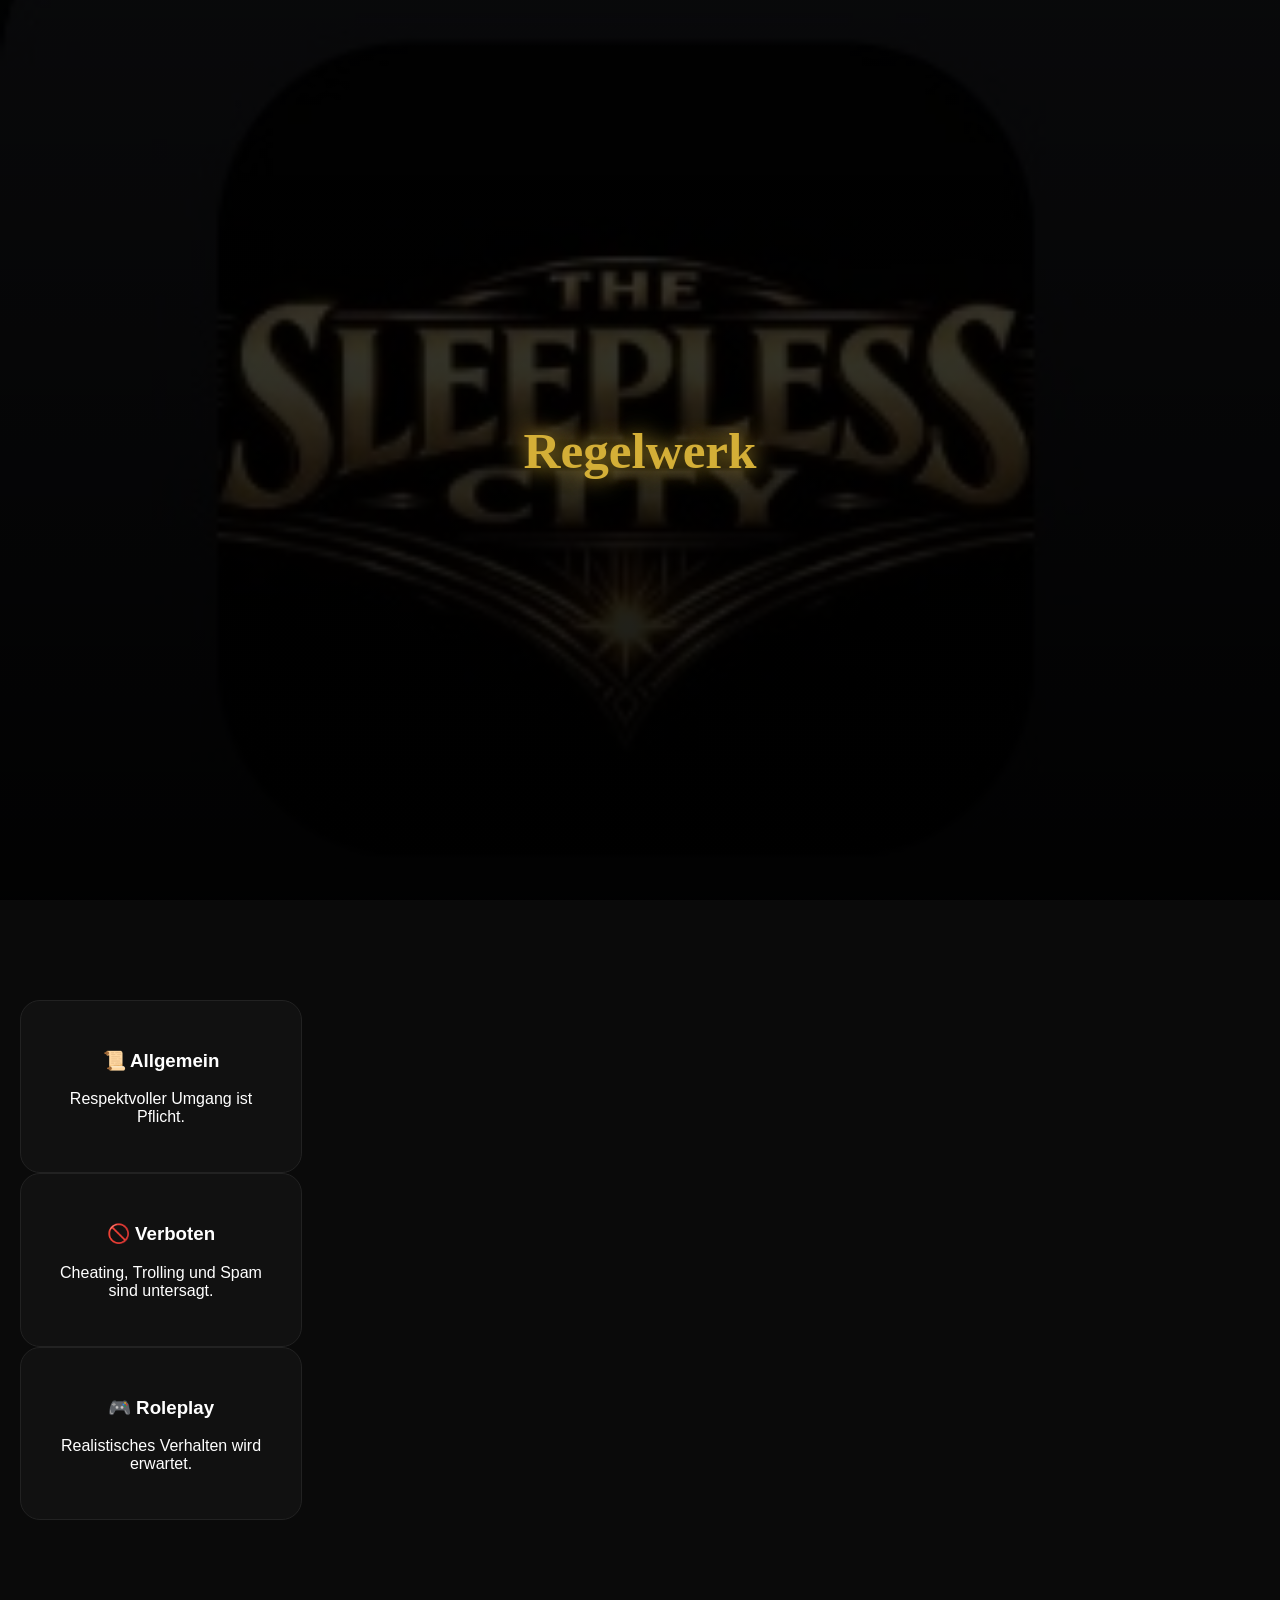
==== rules.html @ e7bba3c5 "Create rules.html" ====
<!DOCTYPE html>
<html lang="de">
<head>
<meta charset="UTF-8">
<meta name="viewport" content="width=device-width, initial-scale=1.0">

<title>Regeln - Sleepless City</title>
<link rel="stylesheet" href="style.css">
</head>

<body>

<header class="hero small">
    <h1>Regelwerk</h1>
</header>

<section class="features">

    <div class="card">
        <h3>📜 Allgemein</h3>
        <p>Respektvoller Umgang ist Pflicht.</p>
    </div>

    <div class="card">
        <h3>🚫 Verboten</h3>
        <p>Cheating, Trolling und Spam sind untersagt.</p>
    </div>

    <div class="card">
        <h3>🎮 Roleplay</h3>
        <p>Realistisches Verhalten wird erwartet.</p>
    </div>

</section>

</body>
</html>
---- style.css ----
body {
    margin: 0;
    font-family: 'Inter', sans-serif;
    background: #0a0a0a;
    color: white;
}

/* HERO */
.hero {
    height: 100vh;
    text-align: center;

    background: linear-gradient(rgba(0,0,0,0.7), rgba(0,0,0,0.95)),
                url('logo.png');

    background-size: cover;
    background-position: center;
    background-attachment: fixed; /* 🔥 Parallax */

    display: flex;
    flex-direction: column;
    justify-content: center;
}

.logo {
    width: 130px;
    margin: 0 auto 20px;
}

/* TITEL */
h1 {
    font-family: 'Playfair Display', serif;
    font-size: 3.2rem;
    color: #d4af37;
    text-shadow: 0 0 25px #d4af37;
}

/* BUTTON */
.btn {
    margin-top: 25px;
    padding: 15px 35px;

    background: linear-gradient(45deg, #d4af37, #ffd700);
    color: black;

    border-radius: 30px;
    text-decoration: none;
    font-weight: bold;

    transition: 0.3s;
}

.btn:hover {
    transform: scale(1.1);
    box-shadow: 0 0 30px #d4af37;
}

/* FEATURES */
.features {
    padding: 100px 20px;
    text-align: center;
}

.cards {
    display: flex;
    flex-wrap: wrap;
    justify-content: center;
    gap: 30px;
}

.card {
    background: #111;
    padding: 30px;
    border-radius: 20px;
    width: 220px;

    transition: 0.3s;
    border: 1px solid #222;
}

.card:hover {
    transform: translateY(-10px);
    border-color: #d4af37;
}

/* JOIN */
.join {
    padding: 100px 20px;
    text-align: center;
}

.btn.big {
    font-size: 1.2rem;
}

/* FOOTER */
footer {
    padding: 30px;
    text-align: center;
    background: #111;
}

/* ANIMATION */
@keyframes fadeIn {
    from {opacity: 0; transform: translateY(20px);}
    to {opacity: 1; transform: translateY(0);}
}
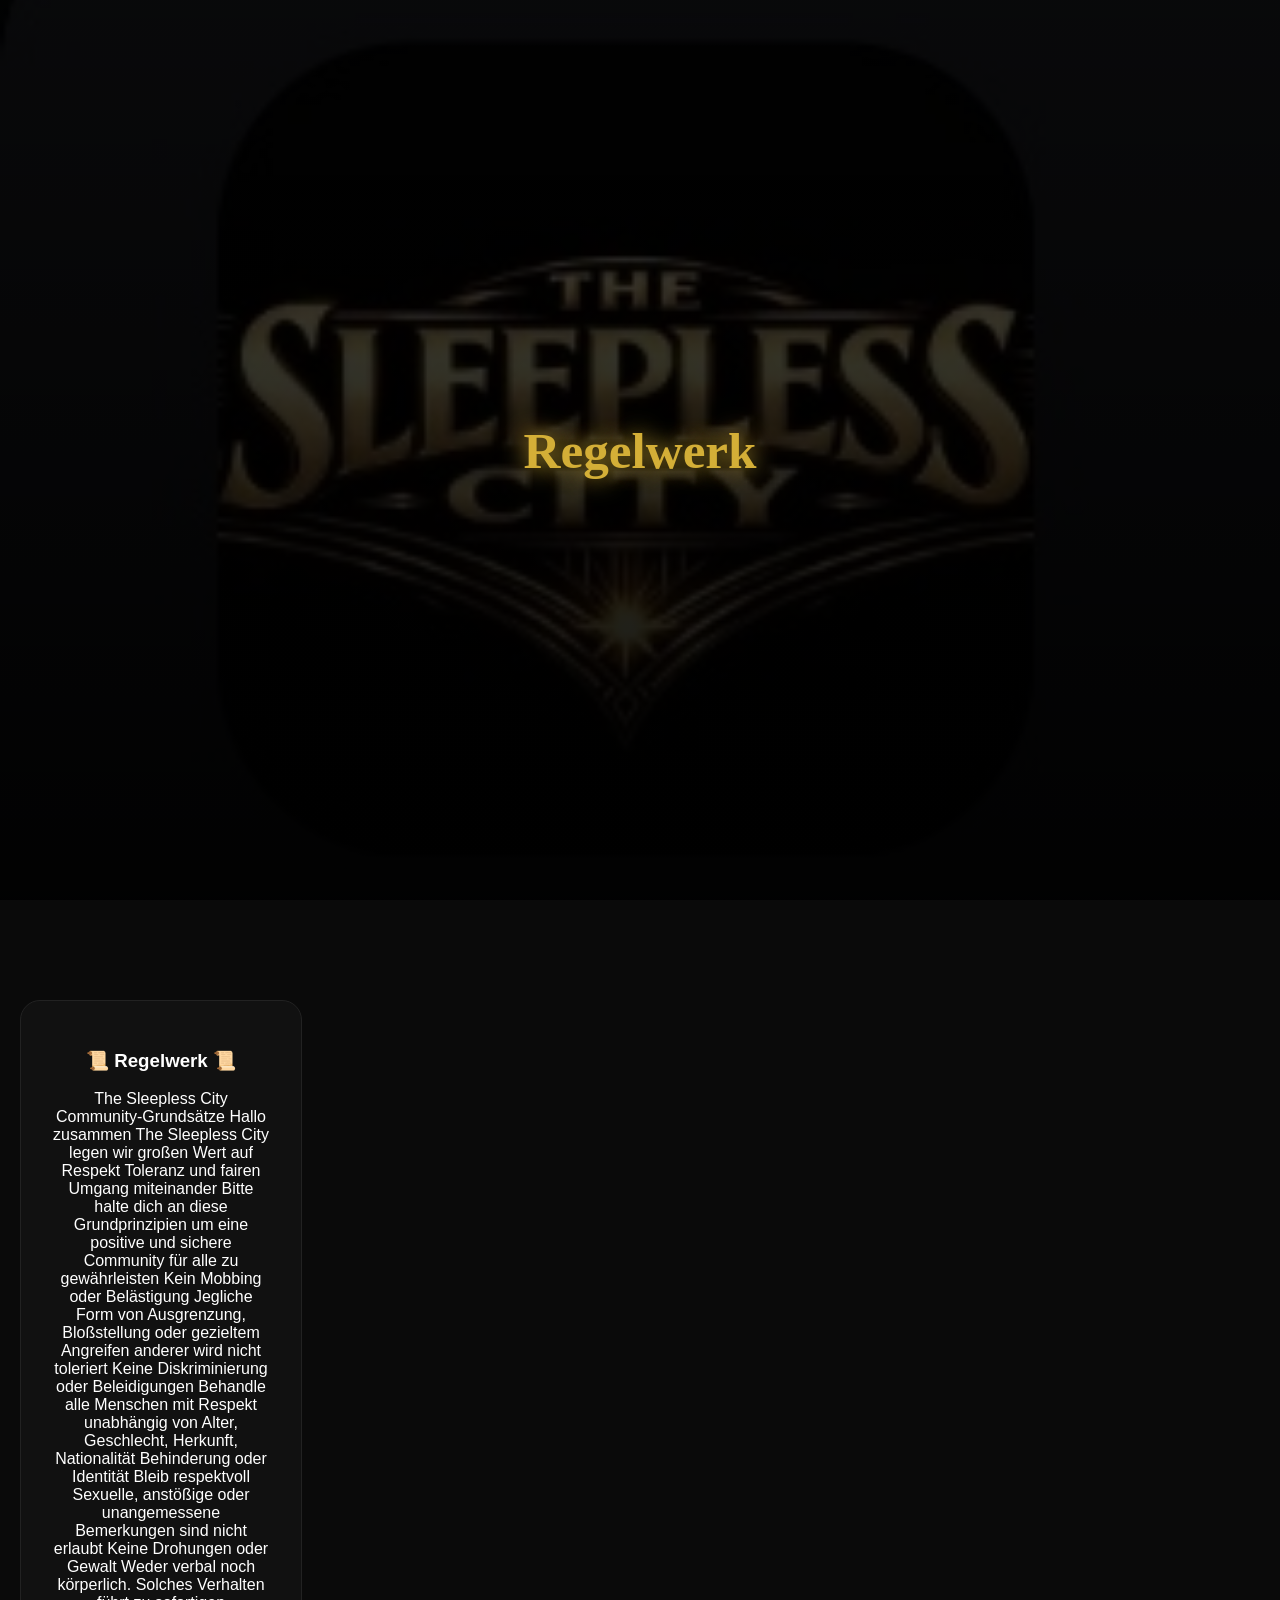
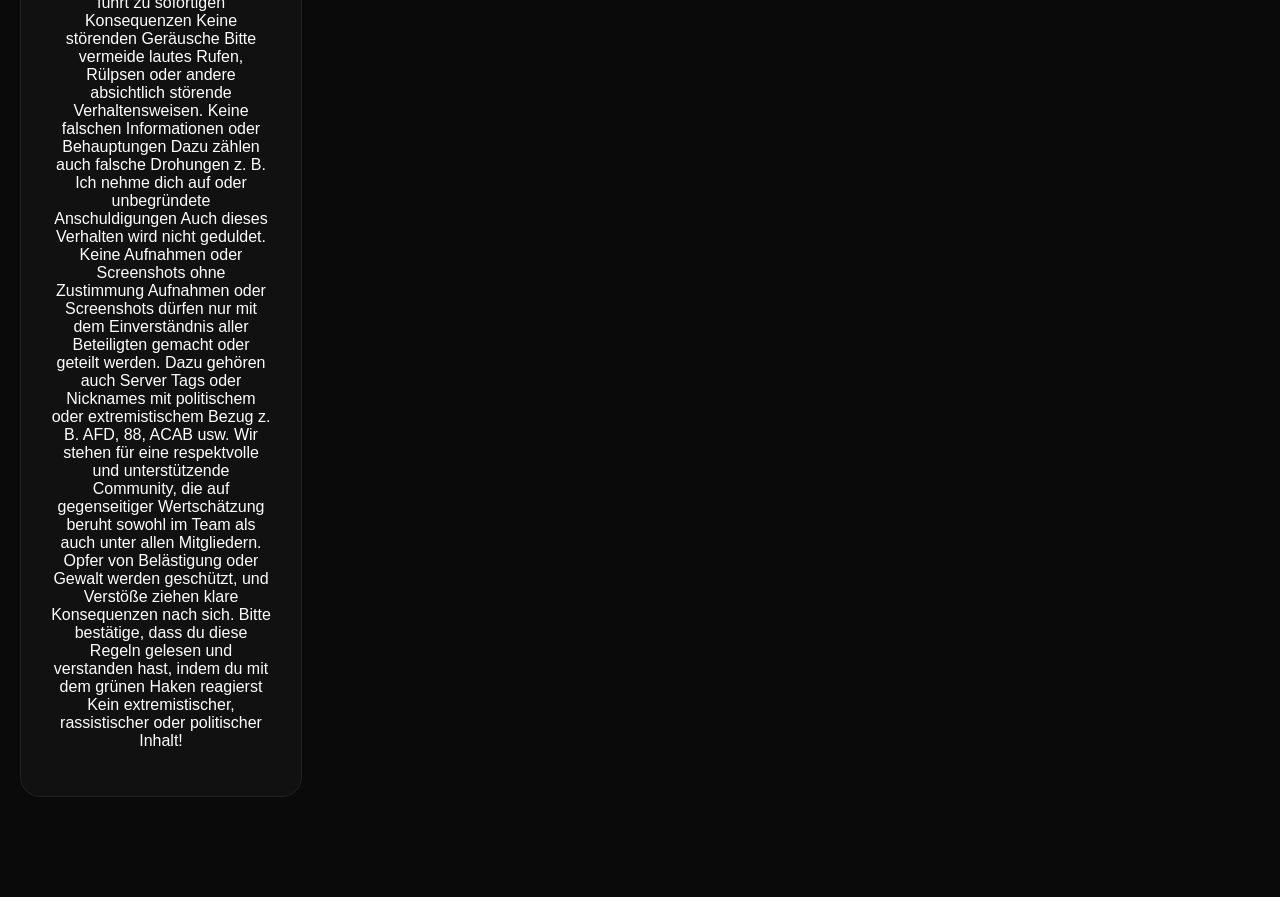
==== commit a5e804a8: "Update rules.html" ====
--- a/rules.html
+++ b/rules.html
@@ -17,19 +17,48 @@
 <section class="features">
 
     <div class="card">
-        <h3>📜 Allgemein</h3>
-        <p>Respektvoller Umgang ist Pflicht.</p>
-    </div>
+        <h3>📜 Regelwerk 📜 </h3>
+        <p>The Sleepless City  Community-Grundsätze
 
-    <div class="card">
-        <h3>🚫 Verboten</h3>
-        <p>Cheating, Trolling und Spam sind untersagt.</p>
-    </div>
+Hallo zusammen
 
-    <div class="card">
-        <h3>🎮 Roleplay</h3>
-        <p>Realistisches Verhalten wird erwartet.</p>
-    </div>
+The Sleepless City legen wir großen Wert auf Respekt Toleranz und fairen Umgang miteinander
+Bitte halte dich an diese Grundprinzipien um eine positive und sichere Community für alle zu gewährleisten
+
+Kein Mobbing oder Belästigung
+
+Jegliche Form von Ausgrenzung, Bloßstellung oder gezieltem Angreifen anderer wird nicht toleriert
+
+Keine Diskriminierung oder Beleidigungen
+        
+
+Behandle alle Menschen mit Respekt  unabhängig von Alter, Geschlecht, Herkunft, Nationalität Behinderung oder Identität
+
+Bleib respektvoll
+
+Sexuelle, anstößige oder unangemessene Bemerkungen sind nicht erlaubt
+
+Keine Drohungen oder Gewalt
+
+Weder verbal noch körperlich. Solches Verhalten führt zu sofortigen Konsequenzen 
+
+Keine störenden Geräusche
+
+Bitte vermeide lautes Rufen, Rülpsen oder andere absichtlich störende Verhaltensweisen.
+
+Keine falschen Informationen oder Behauptungen
+
+Dazu zählen auch falsche Drohungen z. B. Ich nehme dich auf oder unbegründete Anschuldigungen
+Auch dieses Verhalten wird nicht geduldet.
+
+Keine Aufnahmen oder Screenshots ohne Zustimmung
+
+Aufnahmen oder Screenshots dürfen nur mit dem Einverständnis aller Beteiligten gemacht oder geteilt werden.
+Dazu gehören auch Server Tags oder Nicknames mit politischem oder extremistischem Bezug   z. B. AFD, 88, ACAB usw.
+      Wir stehen für eine respektvolle und unterstützende Community, die auf gegenseitiger Wertschätzung beruht  sowohl im Team als auch unter allen Mitgliedern.
+Opfer von Belästigung oder Gewalt werden geschützt, und Verstöße ziehen klare Konsequenzen nach sich.
+
+Bitte bestätige, dass du diese Regeln gelesen und verstanden hast, indem du mit dem grünen Haken reagierst Kein extremistischer, rassistischer oder politischer Inhalt!  </p>
 
 </section>
 
--- a/style.css
+++ b/style.css
@@ -33,6 +33,22 @@
     font-size: 3.2rem;
     color: #d4af37;
     text-shadow: 0 0 25px #d4af37;
+}
+
+
+nav {
+    position: fixed;
+    width: 100%;
+    padding: 15px;
+    text-align: center;
+    background: rgba(0,0,0,0.6);
+}
+
+nav a {
+    margin: 0 15px;
+    color: #d4af37;
+    text-decoration: none;
+    font-weight: bold;
 }
 
 /* BUTTON */
@@ -105,3 +121,4 @@
     from {opacity: 0; transform: translateY(20px);}
     to {opacity: 1; transform: translateY(0);}
 }
+
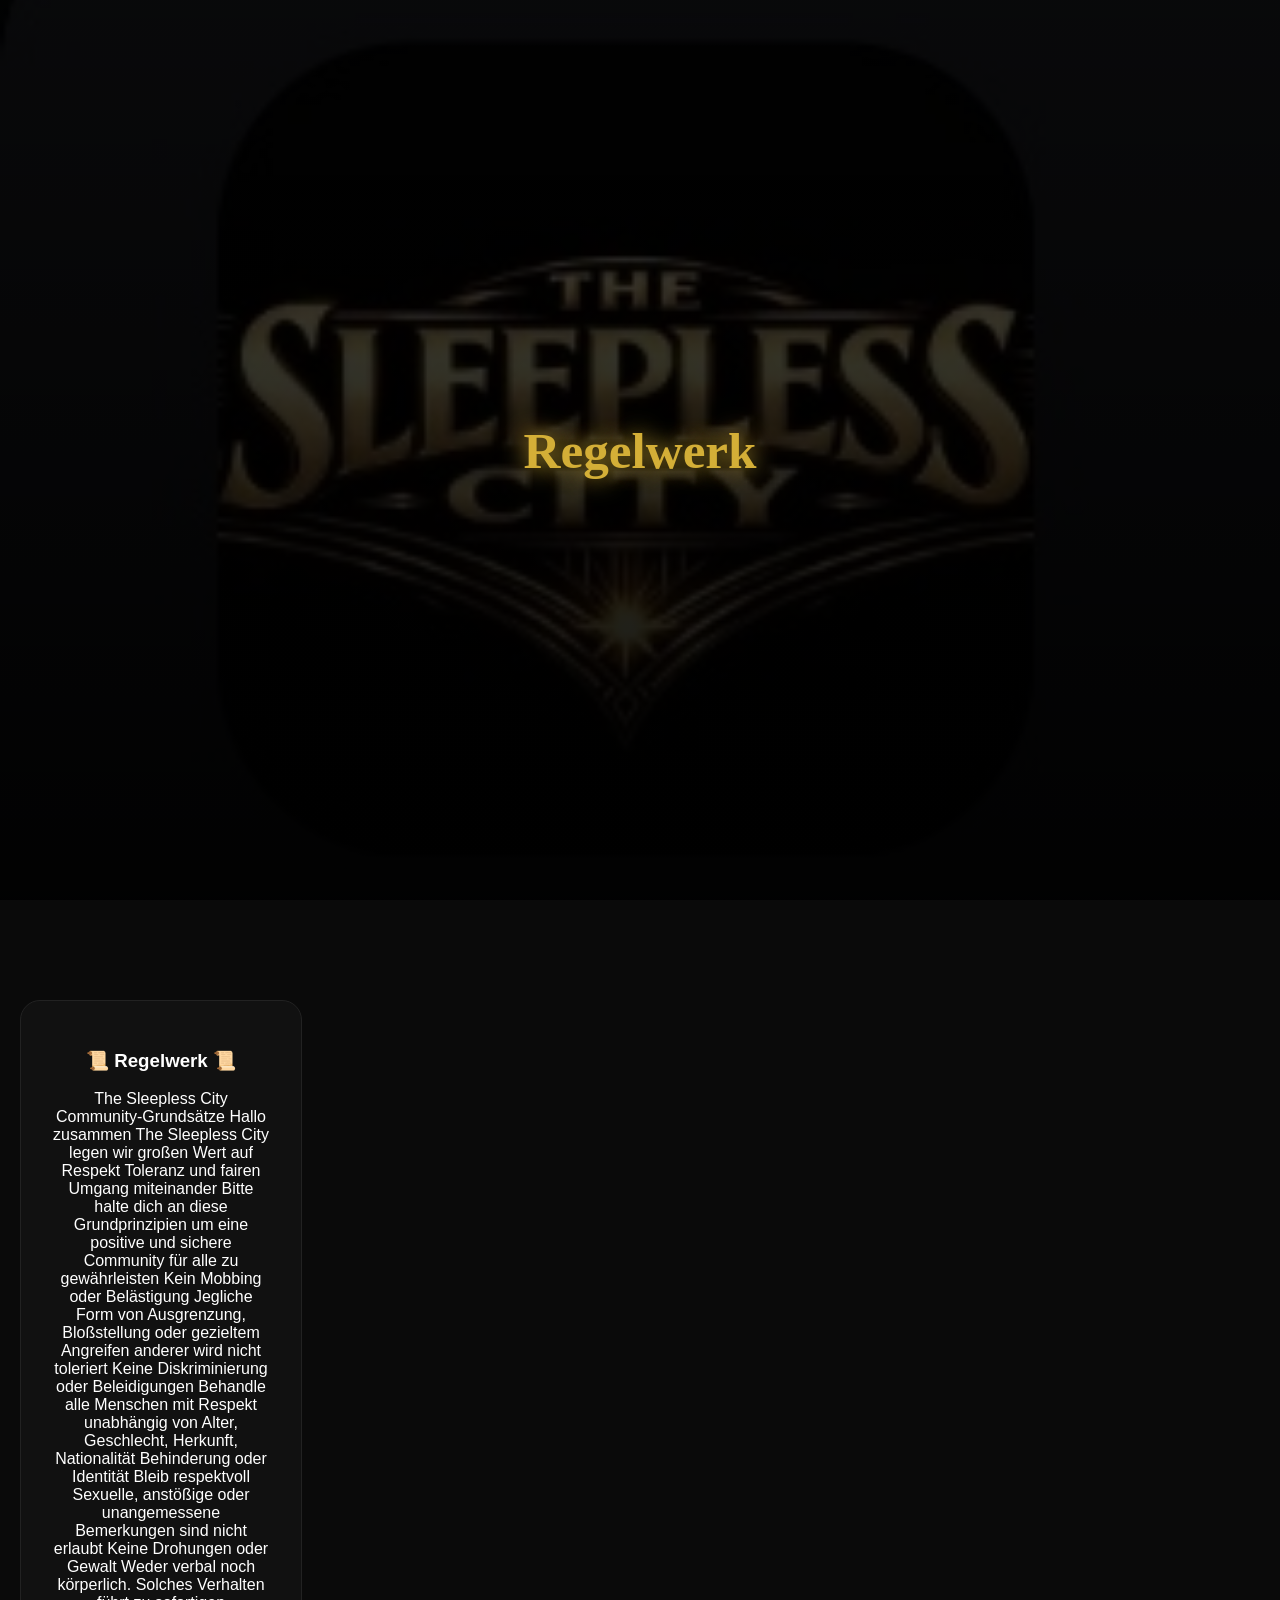
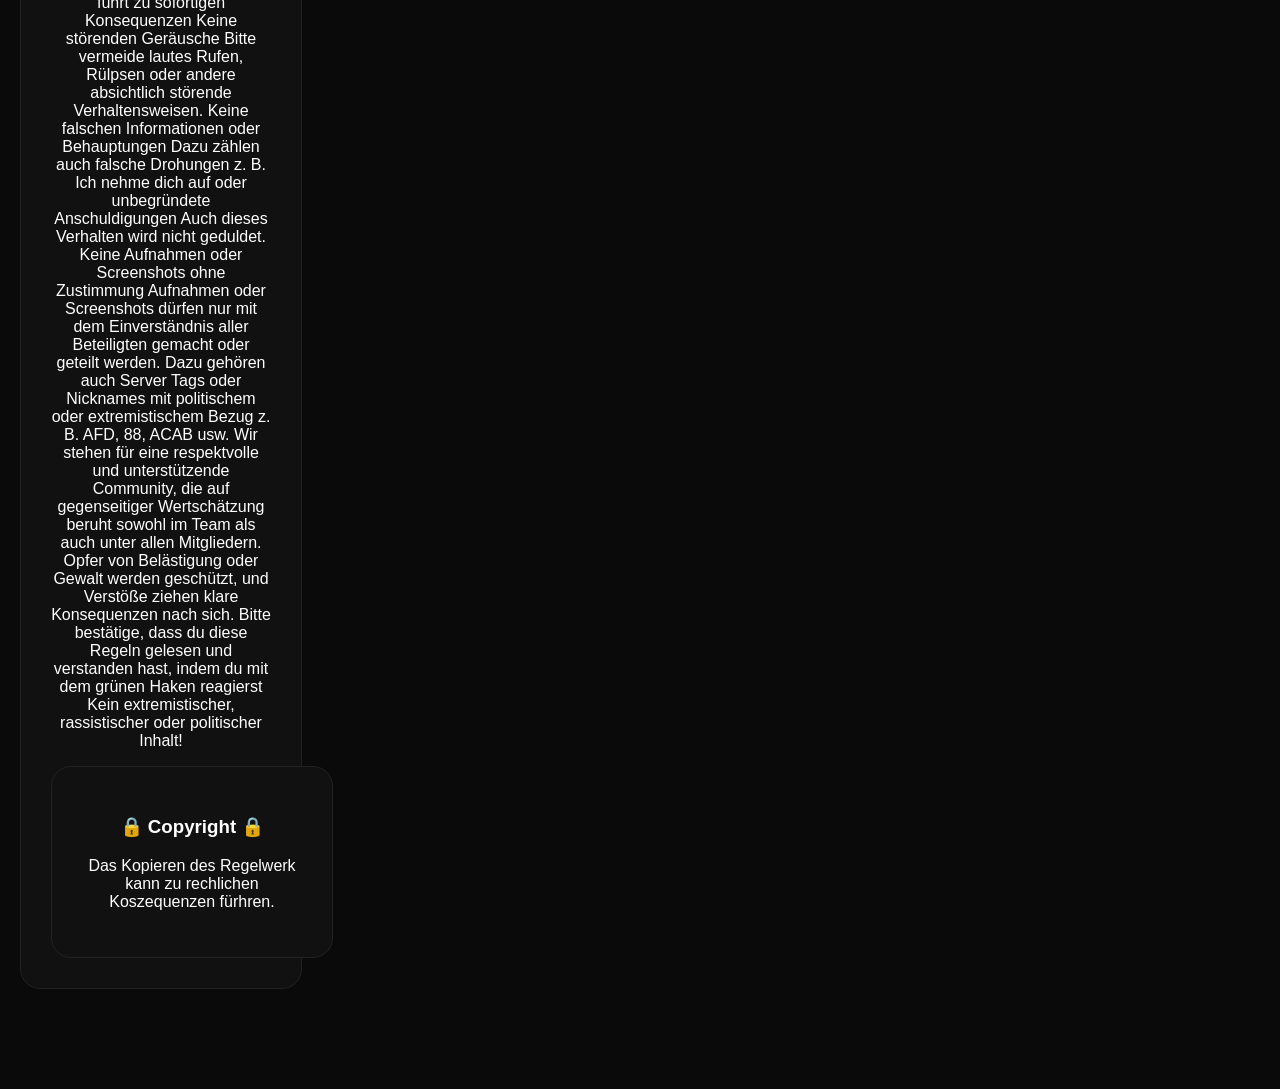
==== commit f91455ce: "Update rules.html" ====
--- a/rules.html
+++ b/rules.html
@@ -60,7 +60,11 @@
 
 Bitte bestätige, dass du diese Regeln gelesen und verstanden hast, indem du mit dem grünen Haken reagierst Kein extremistischer, rassistischer oder politischer Inhalt!  </p>
 
-</section>
+        <div class="card">
+            <h3>🔒 Copyright 🔒</h3>
+            <p> Das Kopieren des Regelwerk kann zu rechlichen Koszequenzen fürhren.</p>
+            
+        </section>
 
 </body>
 </html>
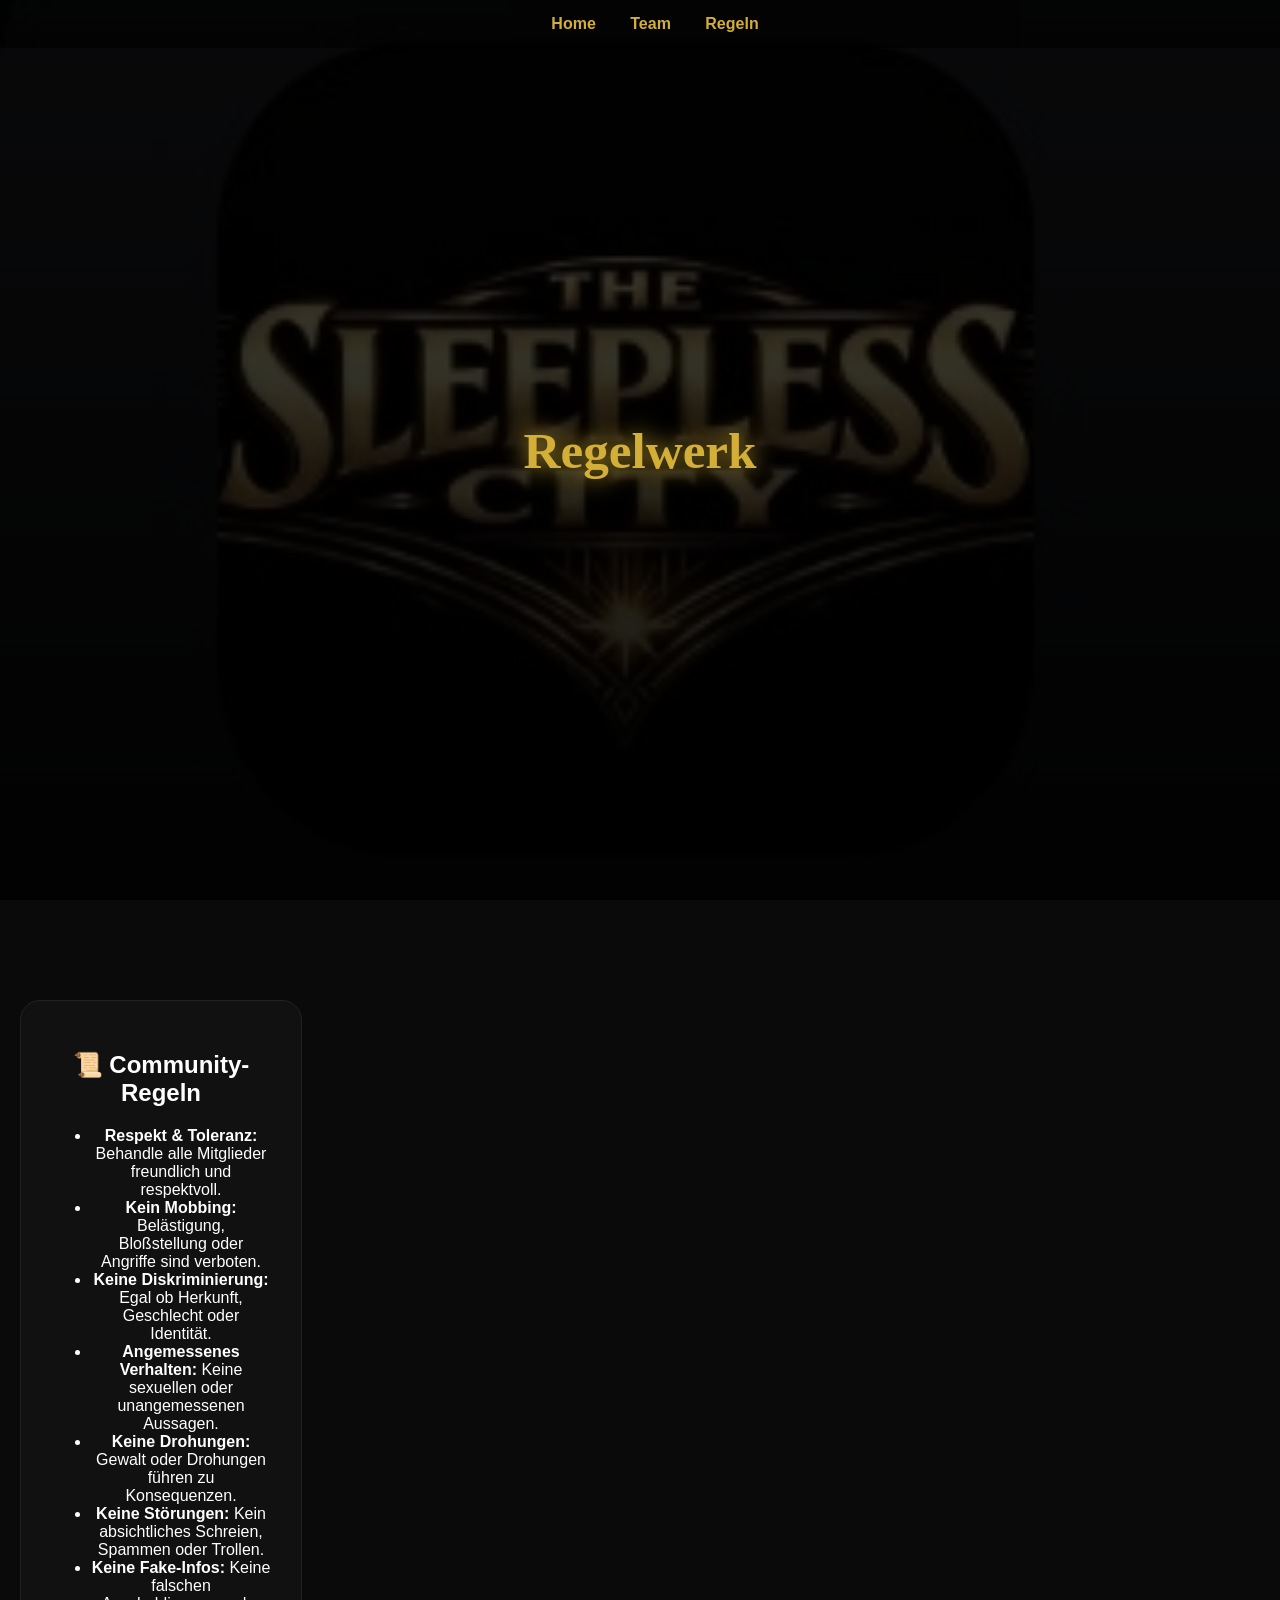
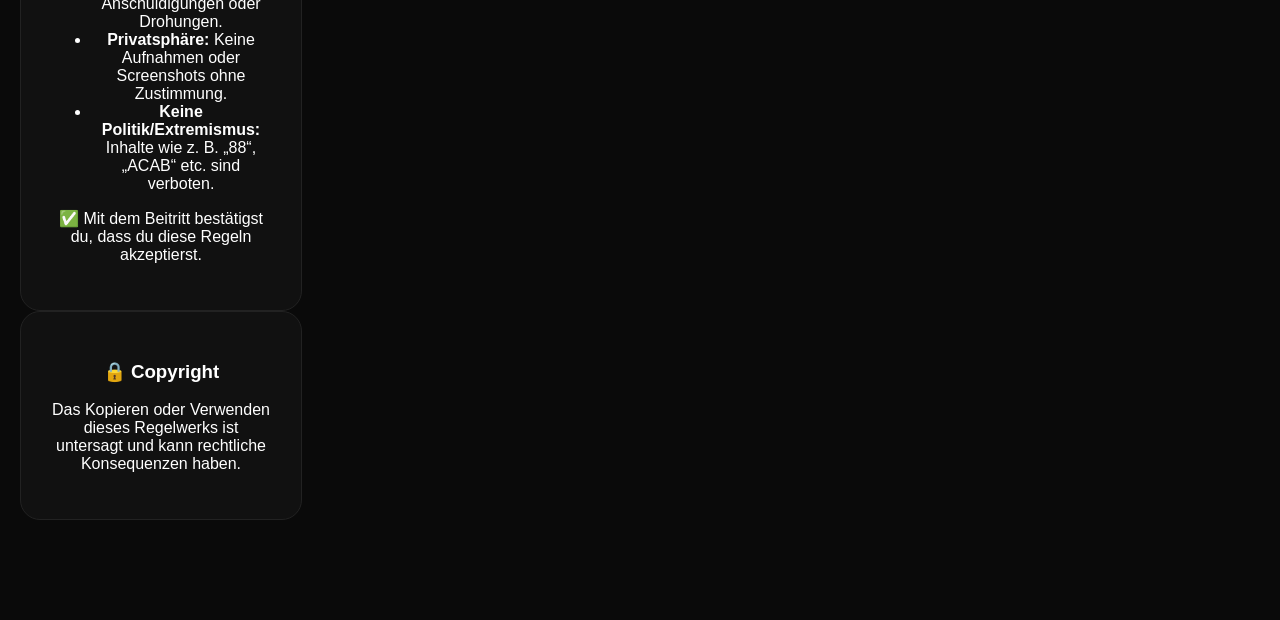
==== commit 7433c060: "Update rules.html" ====
--- a/rules.html
+++ b/rules.html
@@ -10,61 +10,46 @@
 
 <body>
 
+<nav>
+    <a href="index.html">Home</a>
+    <a href="team.html">Team</a>
+    <a href="rules.html">Regeln</a>
+</nav>
+
 <header class="hero small">
     <h1>Regelwerk</h1>
 </header>
 
 <section class="features">
 
+    <div class="card big">
+        <h2>📜 Community-Regeln</h2>
+
+        <ul>
+            <li><b>Respekt & Toleranz:</b> Behandle alle Mitglieder freundlich und respektvoll.</li>
+            <li><b>Kein Mobbing:</b> Belästigung, Bloßstellung oder Angriffe sind verboten.</li>
+            <li><b>Keine Diskriminierung:</b> Egal ob Herkunft, Geschlecht oder Identität.</li>
+            <li><b>Angemessenes Verhalten:</b> Keine sexuellen oder unangemessenen Aussagen.</li>
+            <li><b>Keine Drohungen:</b> Gewalt oder Drohungen führen zu Konsequenzen.</li>
+            <li><b>Keine Störungen:</b> Kein absichtliches Schreien, Spammen oder Trollen.</li>
+            <li><b>Keine Fake-Infos:</b> Keine falschen Anschuldigungen oder Drohungen.</li>
+            <li><b>Privatsphäre:</b> Keine Aufnahmen oder Screenshots ohne Zustimmung.</li>
+            <li><b>Keine Politik/Extremismus:</b> Inhalte wie z. B. „88“, „ACAB“ etc. sind verboten.</li>
+        </ul>
+
+        <p class="highlight">
+            ✅ Mit dem Beitritt bestätigst du, dass du diese Regeln akzeptierst.
+        </p>
+    </div>
+
     <div class="card">
-        <h3>📜 Regelwerk 📜 </h3>
-        <p>The Sleepless City  Community-Grundsätze
+        <h3>🔒 Copyright</h3>
+        <p>
+            Das Kopieren oder Verwenden dieses Regelwerks ist untersagt und kann rechtliche Konsequenzen haben.
+        </p>
+    </div>
 
-Hallo zusammen
-
-The Sleepless City legen wir großen Wert auf Respekt Toleranz und fairen Umgang miteinander
-Bitte halte dich an diese Grundprinzipien um eine positive und sichere Community für alle zu gewährleisten
-
-Kein Mobbing oder Belästigung
-
-Jegliche Form von Ausgrenzung, Bloßstellung oder gezieltem Angreifen anderer wird nicht toleriert
-
-Keine Diskriminierung oder Beleidigungen
-        
-
-Behandle alle Menschen mit Respekt  unabhängig von Alter, Geschlecht, Herkunft, Nationalität Behinderung oder Identität
-
-Bleib respektvoll
-
-Sexuelle, anstößige oder unangemessene Bemerkungen sind nicht erlaubt
-
-Keine Drohungen oder Gewalt
-
-Weder verbal noch körperlich. Solches Verhalten führt zu sofortigen Konsequenzen 
-
-Keine störenden Geräusche
-
-Bitte vermeide lautes Rufen, Rülpsen oder andere absichtlich störende Verhaltensweisen.
-
-Keine falschen Informationen oder Behauptungen
-
-Dazu zählen auch falsche Drohungen z. B. Ich nehme dich auf oder unbegründete Anschuldigungen
-Auch dieses Verhalten wird nicht geduldet.
-
-Keine Aufnahmen oder Screenshots ohne Zustimmung
-
-Aufnahmen oder Screenshots dürfen nur mit dem Einverständnis aller Beteiligten gemacht oder geteilt werden.
-Dazu gehören auch Server Tags oder Nicknames mit politischem oder extremistischem Bezug   z. B. AFD, 88, ACAB usw.
-      Wir stehen für eine respektvolle und unterstützende Community, die auf gegenseitiger Wertschätzung beruht  sowohl im Team als auch unter allen Mitgliedern.
-Opfer von Belästigung oder Gewalt werden geschützt, und Verstöße ziehen klare Konsequenzen nach sich.
-
-Bitte bestätige, dass du diese Regeln gelesen und verstanden hast, indem du mit dem grünen Haken reagierst Kein extremistischer, rassistischer oder politischer Inhalt!  </p>
-
-        <div class="card">
-            <h3>🔒 Copyright 🔒</h3>
-            <p> Das Kopieren des Regelwerk kann zu rechlichen Koszequenzen fürhren.</p>
-            
-        </section>
+</section>
 
 </body>
 </html>
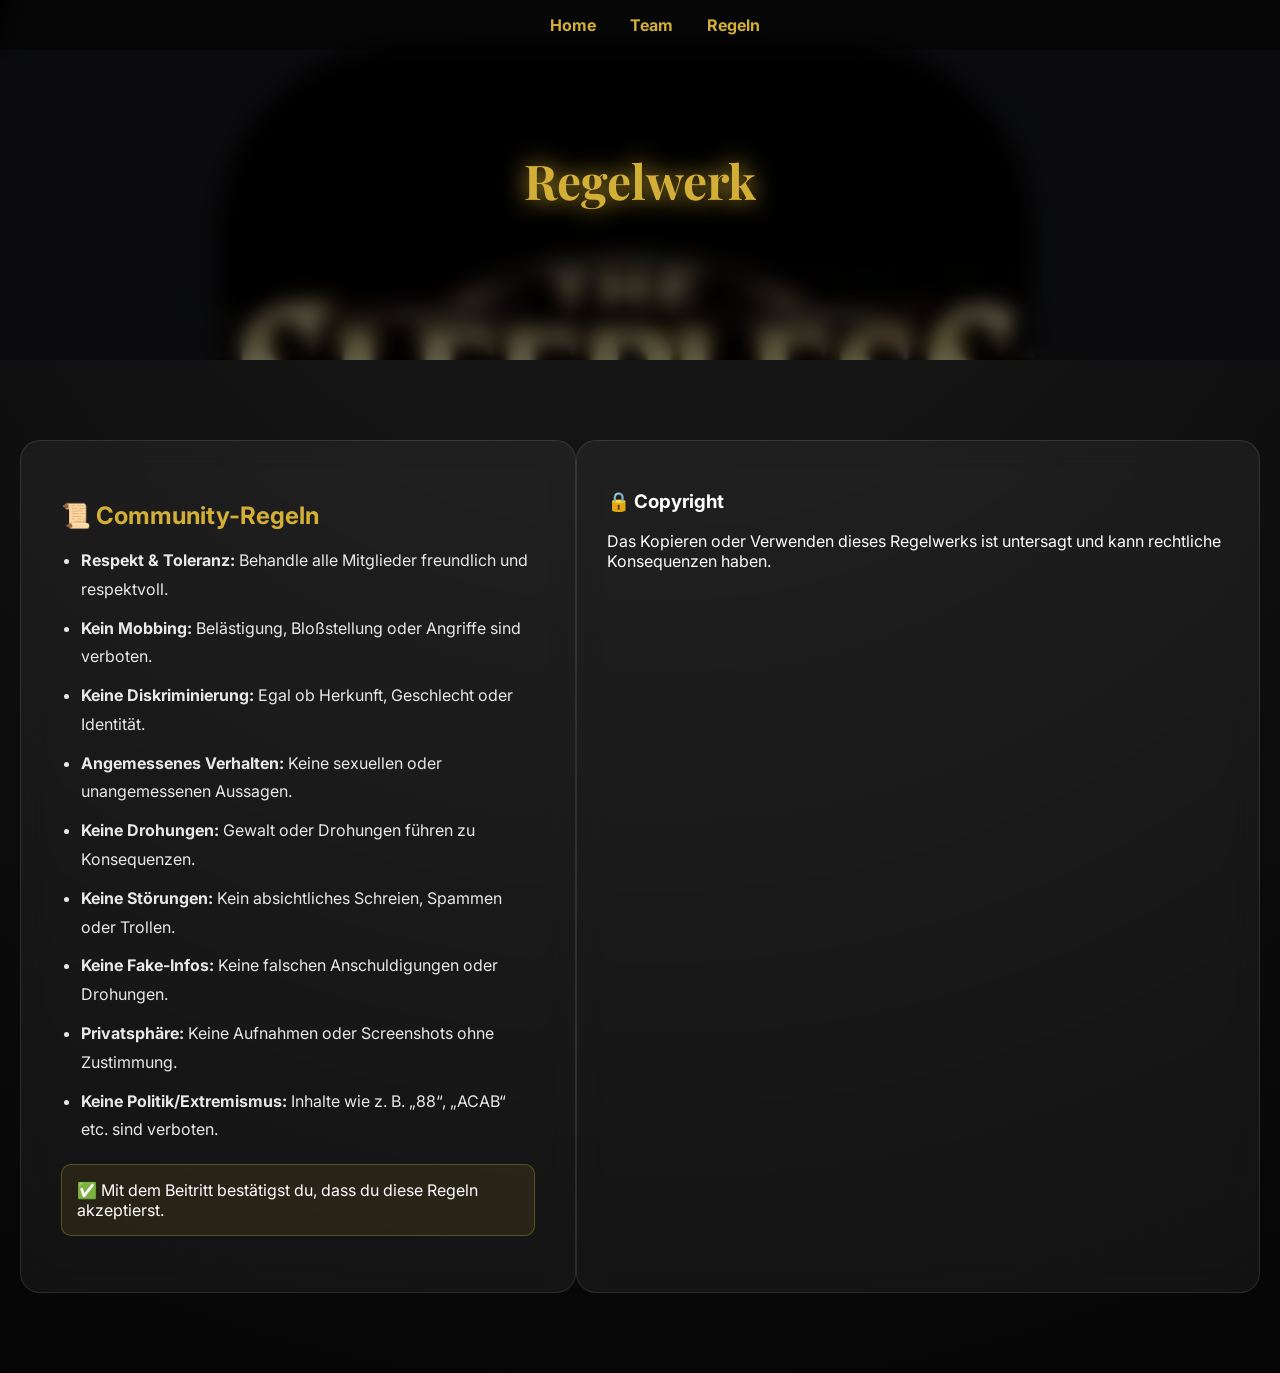
==== commit f57e73a4: "Update rules.html" ====
--- a/rules.html
+++ b/rules.html
@@ -1,5 +1,6 @@
 <!DOCTYPE html>
 <html lang="de">
+    <link href="https://fonts.googleapis.com/css2?family=Playfair+Display&family=Inter&display=swap" rel="stylesheet">
 <head>
 <meta charset="UTF-8">
 <meta name="viewport" content="width=device-width, initial-scale=1.0">
--- a/style.css
+++ b/style.css
@@ -1,47 +1,22 @@
+/* ===== RESET ===== */
 body {
     margin: 0;
     font-family: 'Inter', sans-serif;
-    background: #0a0a0a;
     color: white;
+    background: radial-gradient(circle at top, #1a1a1a, #050505);
 }
 
-/* HERO */
-.hero {
-    height: 100vh;
-    text-align: center;
-
-    background: linear-gradient(rgba(0,0,0,0.7), rgba(0,0,0,0.95)),
-                url('logo.png');
-
-    background-size: cover;
-    background-position: center;
-    background-attachment: fixed; /* 🔥 Parallax */
-
-    display: flex;
-    flex-direction: column;
-    justify-content: center;
-}
-
-.logo {
-    width: 130px;
-    margin: 0 auto 20px;
-}
-
-/* TITEL */
-h1 {
-    font-family: 'Playfair Display', serif;
-    font-size: 3.2rem;
-    color: #d4af37;
-    text-shadow: 0 0 25px #d4af37;
-}
-
-
+/* ===== NAVBAR (GLASS) ===== */
 nav {
     position: fixed;
     width: 100%;
     padding: 15px;
     text-align: center;
-    background: rgba(0,0,0,0.6);
+
+    background: rgba(0,0,0,0.4);
+    backdrop-filter: blur(10px);
+
+    z-index: 1000;
 }
 
 nav a {
@@ -51,10 +26,61 @@
     font-weight: bold;
 }
 
-/* BUTTON */
+/* ===== HERO (PARALLAX + GLASS) ===== */
+.hero {
+    height: 100vh;
+    text-align: center;
+
+    background: url('logo.png') center/cover no-repeat fixed;
+
+    display: flex;
+    flex-direction: column;
+    justify-content: center;
+
+    position: relative;
+}
+
+.hero.small {
+    height: 40vh;
+}
+
+.hero::before {
+    content: "";
+    position: absolute;
+    inset: 0;
+
+    background: rgba(0,0,0,0.6);
+    backdrop-filter: blur(10px);
+}
+
+.hero * {
+    position: relative;
+    z-index: 1;
+}
+
+/* ===== LOGO ===== */
+.logo {
+    width: 130px;
+    margin: 0 auto 20px;
+}
+
+/* ===== TITEL ===== */
+h1 {
+    font-family: 'Playfair Display', serif;
+    font-size: 3rem;
+    color: #d4af37;
+    text-shadow: 0 0 25px #d4af37;
+}
+
+h2 {
+    color: #d4af37;
+    margin-bottom: 10px;
+}
+
+/* ===== BUTTON ===== */
 .btn {
-    margin-top: 25px;
-    padding: 15px 35px;
+    margin-top: 20px;
+    padding: 15px 30px;
 
     background: linear-gradient(45deg, #d4af37, #ffd700);
     color: black;
@@ -67,58 +93,81 @@
 }
 
 .btn:hover {
-    transform: scale(1.1);
-    box-shadow: 0 0 30px #d4af37;
+    transform: scale(1.08);
+    box-shadow: 0 0 25px rgba(212,175,55,0.4);
 }
 
-/* FEATURES */
+/* ===== SECTION ===== */
 .features {
-    padding: 100px 20px;
-    text-align: center;
+    padding: 80px 20px;
+    display: flex;
+    justify-content: center;
 }
 
+/* ===== GRID ===== */
 .cards {
-    display: flex;
-    flex-wrap: wrap;
-    justify-content: center;
+    display: grid;
+    grid-template-columns: 1fr;
+    max-width: 900px;
+    width: 100%;
     gap: 30px;
 }
 
+/* ===== GLASS CARD ===== */
 .card {
-    background: #111;
+    background: rgba(255, 255, 255, 0.05);
+    backdrop-filter: blur(15px);
+    -webkit-backdrop-filter: blur(15px);
+
+    border-radius: 20px;
+    border: 1px solid rgba(255,255,255,0.1);
+
     padding: 30px;
-    border-radius: 20px;
-    width: 220px;
-
     transition: 0.3s;
-    border: 1px solid #222;
 }
 
 .card:hover {
-    transform: translateY(-10px);
-    border-color: #d4af37;
+    transform: translateY(-6px);
+    border: 1px solid rgba(212,175,55,0.6);
+    box-shadow: 0 0 30px rgba(212,175,55,0.2);
 }
 
-/* JOIN */
+/* ===== GROßE KARTE ===== */
+.card.big {
+    padding: 40px;
+}
+
+/* ===== LISTEN ===== */
+ul {
+    padding-left: 20px;
+    line-height: 1.8;
+}
+
+li {
+    margin-bottom: 10px;
+    opacity: 0.9;
+}
+
+/* ===== HIGHLIGHT ===== */
+.highlight {
+    margin-top: 20px;
+    padding: 15px;
+
+    background: rgba(212,175,55,0.1);
+    border: 1px solid rgba(212,175,55,0.3);
+
+    border-radius: 10px;
+}
+
+/* ===== JOIN ===== */
 .join {
     padding: 100px 20px;
     text-align: center;
 }
 
-.btn.big {
-    font-size: 1.2rem;
-}
-
-/* FOOTER */
+/* ===== FOOTER ===== */
 footer {
     padding: 30px;
     text-align: center;
     background: #111;
-}
-
-/* ANIMATION */
-@keyframes fadeIn {
-    from {opacity: 0; transform: translateY(20px);}
-    to {opacity: 1; transform: translateY(0);}
-}
-
+    }
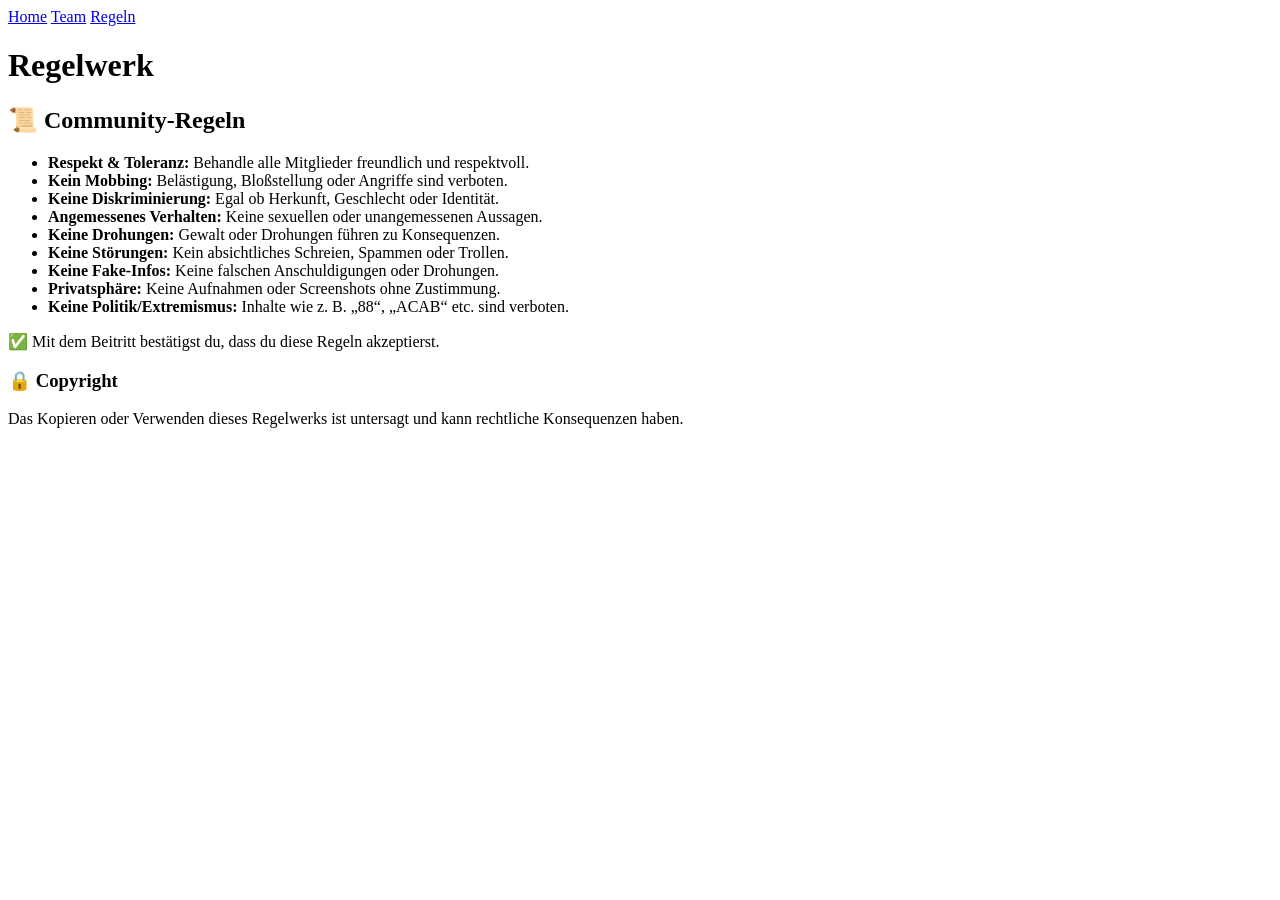
==== commit 679c17c3: "Update rules.html" ====
--- a/rules.html
+++ b/rules.html
@@ -6,7 +6,7 @@
 <meta name="viewport" content="width=device-width, initial-scale=1.0">
 
 <title>Regeln - Sleepless City</title>
-<link rel="stylesheet" href="style.css">
+
 </head>
 
 <body>
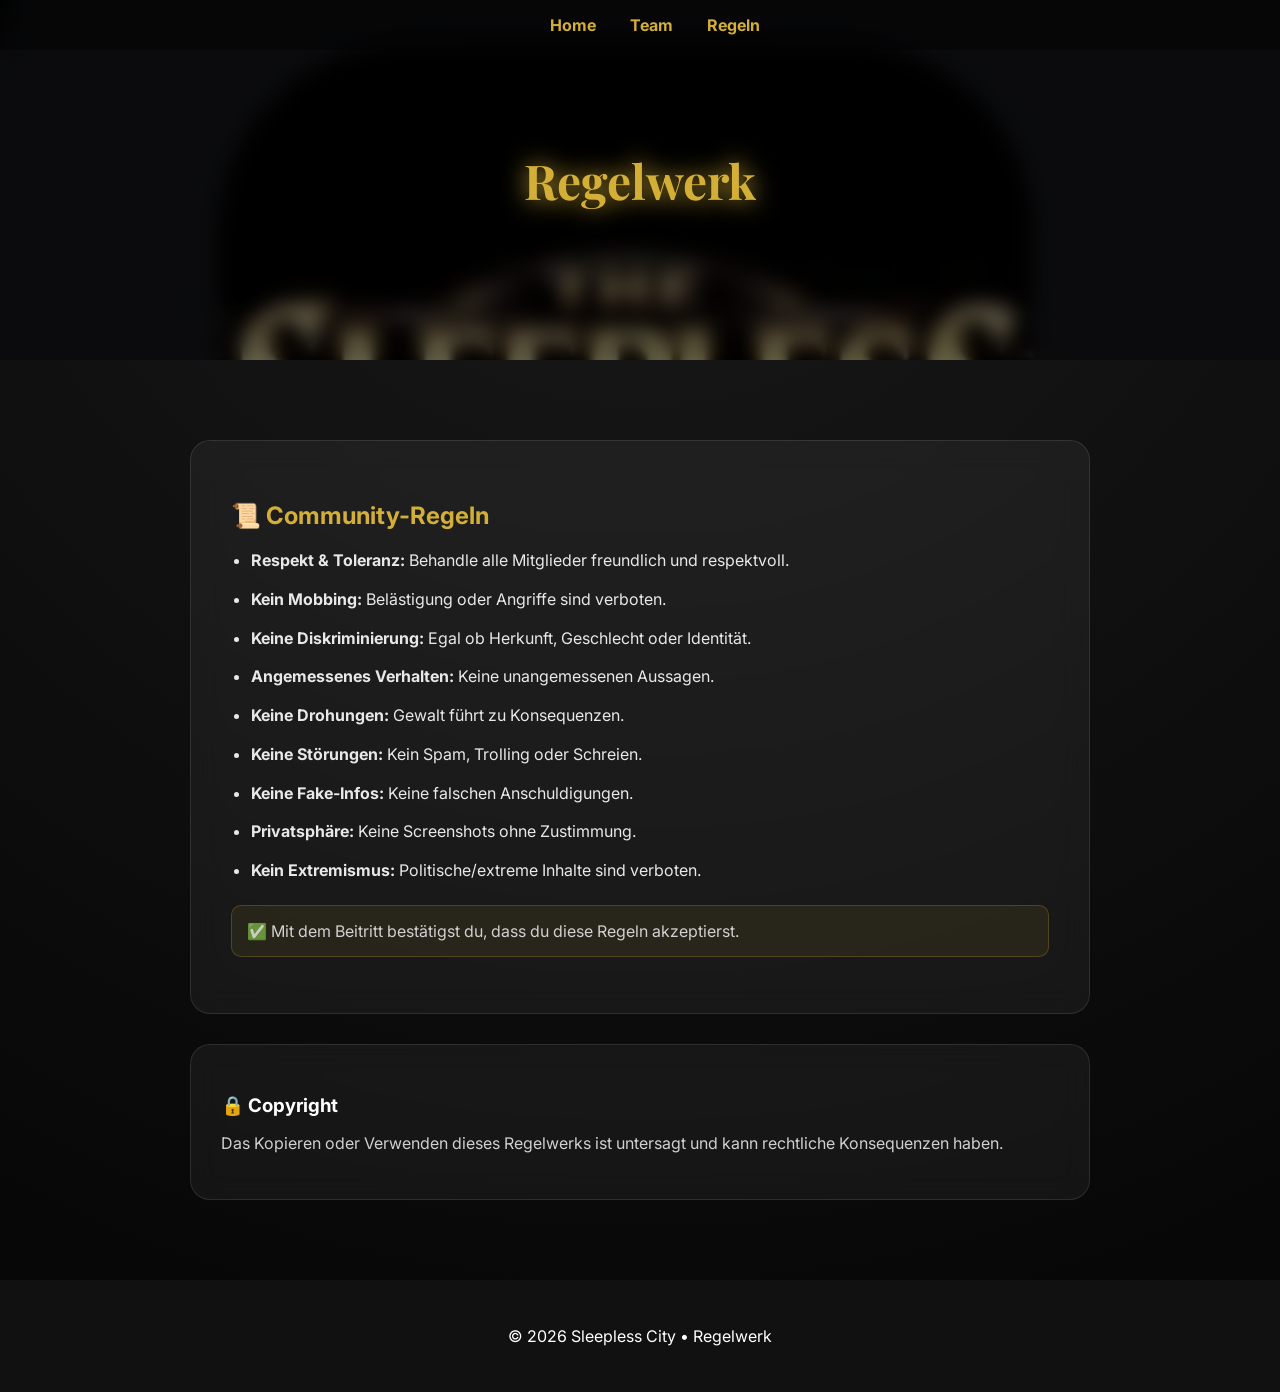
==== commit e83830b2: "Update rules.html" ====
--- a/rules.html
+++ b/rules.html
@@ -1,56 +1,73 @@
 <!DOCTYPE html>
 <html lang="de">
-    <link href="https://fonts.googleapis.com/css2?family=Playfair+Display&family=Inter&display=swap" rel="stylesheet">
+
 <head>
 <meta charset="UTF-8">
 <meta name="viewport" content="width=device-width, initial-scale=1.0">
 
 <title>Regeln - Sleepless City</title>
 
+<!-- FONTS -->
+<link href="https://fonts.googleapis.com/css2?family=Playfair+Display&family=Inter&display=swap" rel="stylesheet">
+
+<!-- CSS -->
+<link rel="stylesheet" href="style.css">
 </head>
 
 <body>
 
+<!-- NAVBAR -->
 <nav>
     <a href="index.html">Home</a>
     <a href="team.html">Team</a>
     <a href="rules.html">Regeln</a>
 </nav>
 
+<!-- HEADER -->
 <header class="hero small">
     <h1>Regelwerk</h1>
 </header>
 
+<!-- CONTENT -->
 <section class="features">
 
-    <div class="card big">
-        <h2>📜 Community-Regeln</h2>
+    <div class="cards">
 
-        <ul>
-            <li><b>Respekt & Toleranz:</b> Behandle alle Mitglieder freundlich und respektvoll.</li>
-            <li><b>Kein Mobbing:</b> Belästigung, Bloßstellung oder Angriffe sind verboten.</li>
-            <li><b>Keine Diskriminierung:</b> Egal ob Herkunft, Geschlecht oder Identität.</li>
-            <li><b>Angemessenes Verhalten:</b> Keine sexuellen oder unangemessenen Aussagen.</li>
-            <li><b>Keine Drohungen:</b> Gewalt oder Drohungen führen zu Konsequenzen.</li>
-            <li><b>Keine Störungen:</b> Kein absichtliches Schreien, Spammen oder Trollen.</li>
-            <li><b>Keine Fake-Infos:</b> Keine falschen Anschuldigungen oder Drohungen.</li>
-            <li><b>Privatsphäre:</b> Keine Aufnahmen oder Screenshots ohne Zustimmung.</li>
-            <li><b>Keine Politik/Extremismus:</b> Inhalte wie z. B. „88“, „ACAB“ etc. sind verboten.</li>
-        </ul>
+        <div class="card big">
+            <h2>📜 Community-Regeln</h2>
 
-        <p class="highlight">
-            ✅ Mit dem Beitritt bestätigst du, dass du diese Regeln akzeptierst.
-        </p>
-    </div>
+            <ul>
+                <li><b>Respekt & Toleranz:</b> Behandle alle Mitglieder freundlich und respektvoll.</li>
+                <li><b>Kein Mobbing:</b> Belästigung oder Angriffe sind verboten.</li>
+                <li><b>Keine Diskriminierung:</b> Egal ob Herkunft, Geschlecht oder Identität.</li>
+                <li><b>Angemessenes Verhalten:</b> Keine unangemessenen Aussagen.</li>
+                <li><b>Keine Drohungen:</b> Gewalt führt zu Konsequenzen.</li>
+                <li><b>Keine Störungen:</b> Kein Spam, Trolling oder Schreien.</li>
+                <li><b>Keine Fake-Infos:</b> Keine falschen Anschuldigungen.</li>
+                <li><b>Privatsphäre:</b> Keine Screenshots ohne Zustimmung.</li>
+                <li><b>Kein Extremismus:</b> Politische/extreme Inhalte sind verboten.</li>
+            </ul>
 
-    <div class="card">
-        <h3>🔒 Copyright</h3>
-        <p>
-            Das Kopieren oder Verwenden dieses Regelwerks ist untersagt und kann rechtliche Konsequenzen haben.
-        </p>
+            <p class="highlight">
+                ✅ Mit dem Beitritt bestätigst du, dass du diese Regeln akzeptierst.
+            </p>
+        </div>
+
+        <div class="card">
+            <h3>🔒 Copyright</h3>
+            <p>
+                Das Kopieren oder Verwenden dieses Regelwerks ist untersagt und kann rechtliche Konsequenzen haben.
+            </p>
+        </div>
+
     </div>
 
 </section>
 
+<!-- FOOTER -->
+<footer>
+    <p>© 2026 Sleepless City • Regelwerk</p>
+</footer>
+
 </body>
 </html>
--- a/style.css
+++ b/style.css
@@ -0,0 +1,181 @@
+/* ===== RESET ===== */
+body {
+    margin: 0;
+    font-family: 'Inter', sans-serif;
+    color: white;
+    background: radial-gradient(circle at top, #1a1a1a, #050505);
+}
+
+/* ===== NAVBAR (GLASS) ===== */
+nav {
+    position: fixed;
+    width: 100%;
+    padding: 15px;
+    text-align: center;
+
+    background: rgba(0,0,0,0.4);
+    backdrop-filter: blur(10px);
+
+    z-index: 1000;
+}
+
+nav a {
+    margin: 0 15px;
+    color: #d4af37;
+    text-decoration: none;
+    font-weight: bold;
+}
+
+/* ===== HERO (PARALLAX + GLASS) ===== */
+.hero {
+    height: 100vh;
+    text-align: center;
+
+    background: url('logo.png') center/cover no-repeat fixed;
+
+    display: flex;
+    flex-direction: column;
+    justify-content: center;
+
+    position: relative;
+}
+
+.hero.small {
+    height: 40vh;
+}
+
+.hero::before {
+    content: "";
+    position: absolute;
+    inset: 0;
+
+    background: rgba(0,0,0,0.6);
+    backdrop-filter: blur(10px);
+}
+
+.hero * {
+    position: relative;
+    z-index: 1;
+}
+
+/* ===== LOGO ===== */
+.logo {
+    width: 130px;
+    margin: 0 auto 20px;
+}
+
+/* ===== TITEL ===== */
+h1 {
+    font-family: 'Playfair Display', serif;
+    font-size: 3rem;
+    color: #d4af37;
+    text-shadow: 0 0 25px #d4af37;
+}
+
+h2 {
+    color: #d4af37;
+    margin-bottom: 10px;
+}
+
+/* ===== BUTTON ===== */
+.btn {
+    margin-top: 20px;
+    padding: 15px 30px;
+
+    background: linear-gradient(45deg, #d4af37, #ffd700);
+    color: black;
+
+    border-radius: 30px;
+    text-decoration: none;
+    font-weight: bold;
+
+    transition: 0.3s;
+}
+
+.btn:hover {
+    transform: scale(1.08);
+    box-shadow: 0 0 25px rgba(212,175,55,0.4);
+}
+
+/* ===== SECTION ===== */
+.features {
+    padding: 80px 20px;
+    display: flex;
+    justify-content: center;
+}
+
+/* ===== GRID ===== */
+.cards {
+    display: grid;
+    grid-template-columns: 1fr;
+    max-width: 900px;
+    width: 100%;
+    gap: 30px;
+}
+
+/* ===== GLASS CARD ===== */
+.card {
+    background: rgba(255, 255, 255, 0.05);
+    backdrop-filter: blur(15px);
+    -webkit-backdrop-filter: blur(15px);
+
+    border-radius: 20px;
+    border: 1px solid rgba(255,255,255,0.1);
+
+    padding: 30px;
+    transition: 0.3s;
+}
+
+.card:hover {
+    transform: translateY(-6px);
+    border: 1px solid rgba(212,175,55,0.6);
+    box-shadow: 0 0 30px rgba(212,175,55,0.2);
+}
+
+/* ===== GROßE KARTE ===== */
+.card.big {
+    padding: 40px;
+}
+
+/* ===== LISTEN ===== */
+ul {
+    padding-left: 20px;
+    line-height: 1.8;
+}
+
+li {
+    margin-bottom: 10px;
+    opacity: 0.9;
+}
+
+/* ===== HIGHLIGHT ===== */
+.highlight {
+    margin-top: 20px;
+    padding: 15px;
+
+    background: rgba(212,175,55,0.1);
+    border: 1px solid rgba(212,175,55,0.3);
+
+    border-radius: 10px;
+}
+
+/* ===== JOIN ===== */
+.join {
+    padding: 100px 20px;
+    text-align: center;
+}
+
+/* ===== FOOTER ===== */
+footer {
+    padding: 30px;
+    text-align: center;
+    background: #111;
+    }
+
+.card h3 {
+    margin-bottom: 5px;
+}
+
+.card p {
+    opacity: 0.8;
+}
